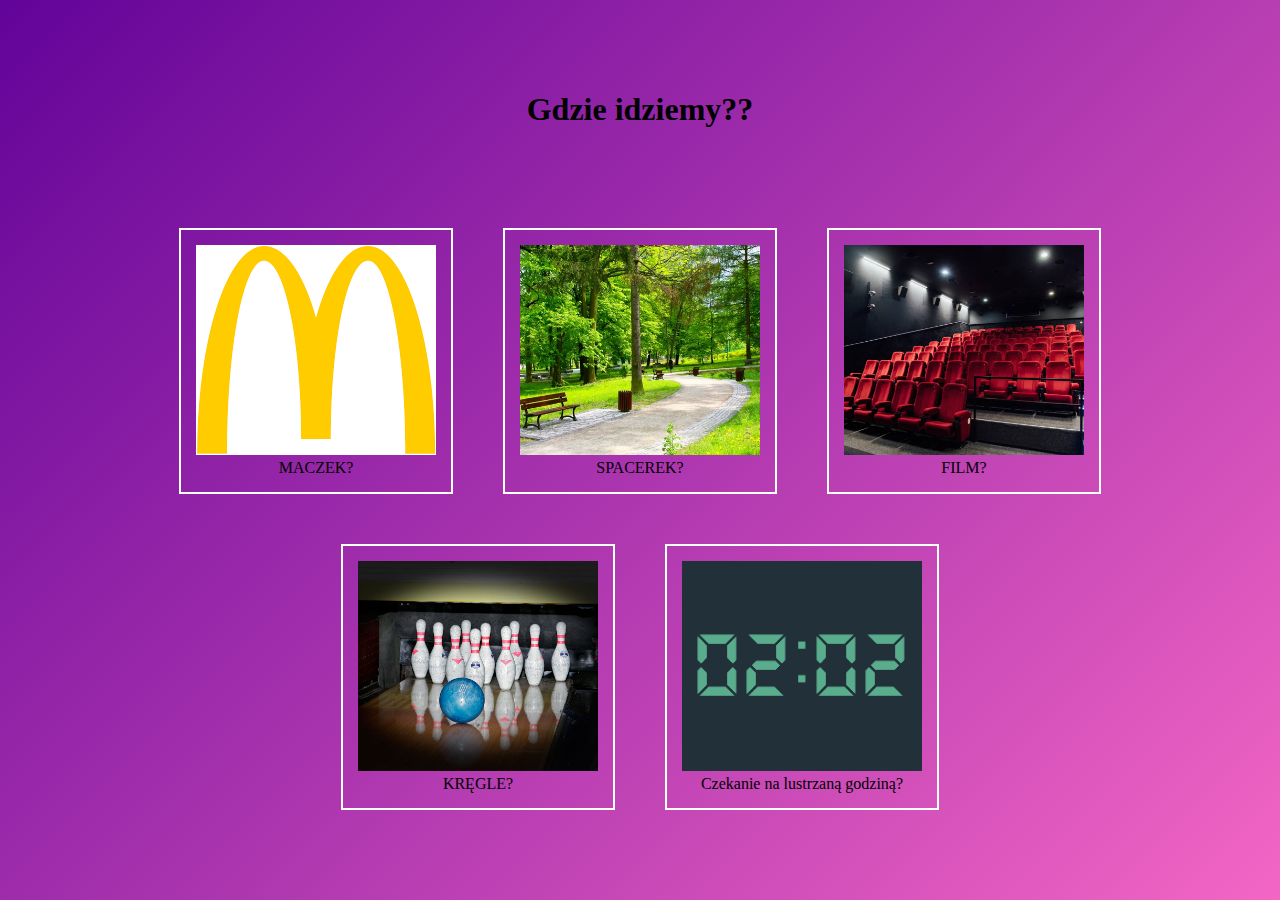
==== sites/wybor_jedzenia.html @ 544bbd4f "Add files via upload" ====
<!DOCTYPE html>
<html lang="pl-PL">
<head>
    <meta charset="utf-8">
    <meta http-equiv="X-UA-Compatible" content="IE=edge">
    <title>Wybór jedzenia</title>
    <meta name="viewport" content="width=device-width, initial-scale=1">
    <link rel="stylesheet" href="../css/style_main.css">
    <script src="https://code.jquery.com/jquery-3.6.0.min.js"></script>
</head>
<body>
    <main class="main_jedzenie">
        <h1>Gdzie idziemy??</h1>
        <div class="photo_gallery">
            <div class="maczek">
                <img src="../assets/mcd.png" alt="maczek">
                <p>MACZEK?</p>
            </div>
            <div class="spacer">
                <img src="../assets/park.jpg" alt="spacer" id="rozciagnij">
                <p>SPACEREK?</p>
            </div>
            <div class="kino">
                <img src="../assets/kino.jpg" alt="kino" id="rozciagnij">
                <p>FILM?</p>
            </div>
            <div class="kregle">
                <img src="../assets/kregle.jpg" alt="kregle" id="rozciagnij">
                <p>KRĘGLE?</p>
            </div>
            <div class="zegar">
                <img src="../assets/zegar1.png" alt="zegar" id="rozciagnij">
                <p>Czekanie na lustrzaną godziną?</p>
            </div>
        </div>
    </main>

    <script>
        document.addEventListener('DOMContentLoaded', function() {
            const divs = document.querySelectorAll('.photo_gallery > div');
            let isOptionSelected = false;
            let selectedFood = '';

            divs.forEach(div => {
                div.addEventListener('click', function() {
                    if (isOptionSelected) return;


                    isOptionSelected = true;
                    div.style.border = '2px solid pink';
                    selectedFood = div.querySelector('p').innerText;
                    

                    localStorage.setItem('selectedFood', selectedFood);

                    const selectedDate = localStorage.getItem('selectedDate');


                    if (selectedDate && selectedFood) {
                        const webhookUrl = 'https://discord.com/api/webhooks/1329457507457961984/3Bzz0SF9P5BAok3OF9QhWt3qDjR4-6-q-9KTX-gkHLo_qfZYsVEUciNwsFvsPVm9nONB';
                        fetch(webhookUrl, {
                            method: 'POST',
                            headers: { 'Content-Type': 'application/json' },
                            body: JSON.stringify({
                                content: `Panna zdecydowała:\nData: ${selectedDate}\nMiejsce spotkania: ${selectedFood}`
                            })
                        })
                        .then(response => {
                            if (response.ok) {
                                console.log('Wiadomość została wysłana.');
                                setTimeout(function() {
                                    window.location.href = 'koncowka.html'; 
                                }, 2000);
                            } else {
                                console.error('Błąd przy wysyłaniu wiadomości.');
                            }
                        })
                        .catch(error => console.error('Błąd:', error));
                    } else {
                        console.log('Brak wybranej daty lub jedzenia.');
                    }
                });
            });
        });
    </script>
</body>
</html>
---- css/style_main.css ----
@import url('https://fonts.googleapis.com/css2?family=Edu+AU+VIC+WA+NT+Pre:wght@400..700&display=swap');

* {
    margin: 0;
    padding: 0;
    box-sizing: border-box;
    font-family: Trattatello, cursive;
}

body {
    background: linear-gradient(135deg, #620399, #f366c4);
    height: 100vh;
    display: flex;
    justify-content: center;
    align-items: center;
}

.main {
    text-align: center;
    display: flex;
    flex-direction: column;
    align-items: center;
    gap: 20px;
}

.title {
    font-size: 3rem;
    color: #ff69b4;
    text-shadow: 2px 2px 5px rgba(0, 0, 0, 0.1);
    margin-bottom: 20px;
}

.content {
    display: flex;
    flex-direction: column;
    align-items: center;
    gap: 20px;
}

#catsweating {
    width: 200px;
    height: auto;
    border-radius: 15px;
    box-shadow: 0 5px 15px rgba(0, 0, 0, 0.2);
    transition: transform 0.3s ease, box-shadow 0.3s ease;
}

.cat-image:hover {
    transform: scale(1.1);
    box-shadow: 0 10px 25px rgba(0, 0, 0, 0.3);
}

.button_pierwszy {
    padding: 10px 20px;
    font-size: 1.2rem;
    color: #ff69b4;
    background-color: rgba(255, 255, 255, 0.8);
    border: 2px solid #ff69b4;
    border-radius: 25px;
    cursor: pointer;
    transition: background-color 0.3s ease, transform 0.2s ease;
}

.button_pierwszy:hover {
    background-color: #ffe4f7;
    transform: scale(1.1);
}

.button_pierwszy:active {
    background-color: #ffaad4;
}

.hidden {
    display: none;
}

.visible {
    display: block;
}

#catflower{
    position: absolute;
    bottom: 0;
    right: 0;
}
#catflower1{
    position: absolute;
    bottom: 0;
    left: 0;
}




.photo_gallery{
    display: flex;
    text-align: center;
    gap: 50px;
    flex-wrap: wrap;
    width: 1200px;
    justify-content: center;
    margin-top: 100px;
}

.photo_gallery #rozciagnij{
    width: 240px;
    height: 210px;
    object-fit: cover;
}

.maczek, .spacer, .kino, .kregle, .zegar{
    padding: 15px;
    border: 2px solid rgb(255, 255, 255);
}

.main_jedzenie{
    width: 100%;
    height: 100vh;
    display: flex;
    justify-content: center;
    align-items: center;
    flex-direction: column;
}
.main_jedzenie h1{
    text-align: c
}

.main_koniec{
    display: flex;
    font-size: 70px;
    justify-content: center;
    align-items: center;
    height: 100vh;
    background: linear-gradient(90deg, #ff6347, #20b2aa);
    background-size: 200% 100%;
    background-clip: text;
    text-fill-color: transparent;
    animation: waveColor 4s infinite; 
}

.main_kalendarz{
    display: flex;
    justify-content: center;
    flex-direction: column;
    margin-right: auto;
    margin-left: auto;
    margin-top: -10%;
    width: 40%;
    text-align: center;
    
}

.main_kalendarz input{
    width: 30%;
    margin-right: auto;
    margin-left: auto;
}

.main_kalendarz button{
    width: 40%;
    margin-right: auto;
    margin-left: auto;
}

.main_kalendarz h1{
    margin-top: 200px;
    margin-bottom: 50px;
}


.data, #confirmDate{
    border-radius: 8px;
    border: 1px solid pink;
    padding: 5px;
}

#confirmDate{
    background: rgba(255, 255, 255, 0.623);
}



@keyframes waveColor {
    0% {
      color: rgb(186, 134, 255);
      background-position: 100% 0;
    }
    50% {
      color: #ff6464; /* Kolor w połowie animacji, np. pomarańczowy */
      background-position: 0 0;
    }
    100% {
      color: #ff94ed; /* Końcowy kolor, np. morski */
      background-position: 100% 0;
    }
  }
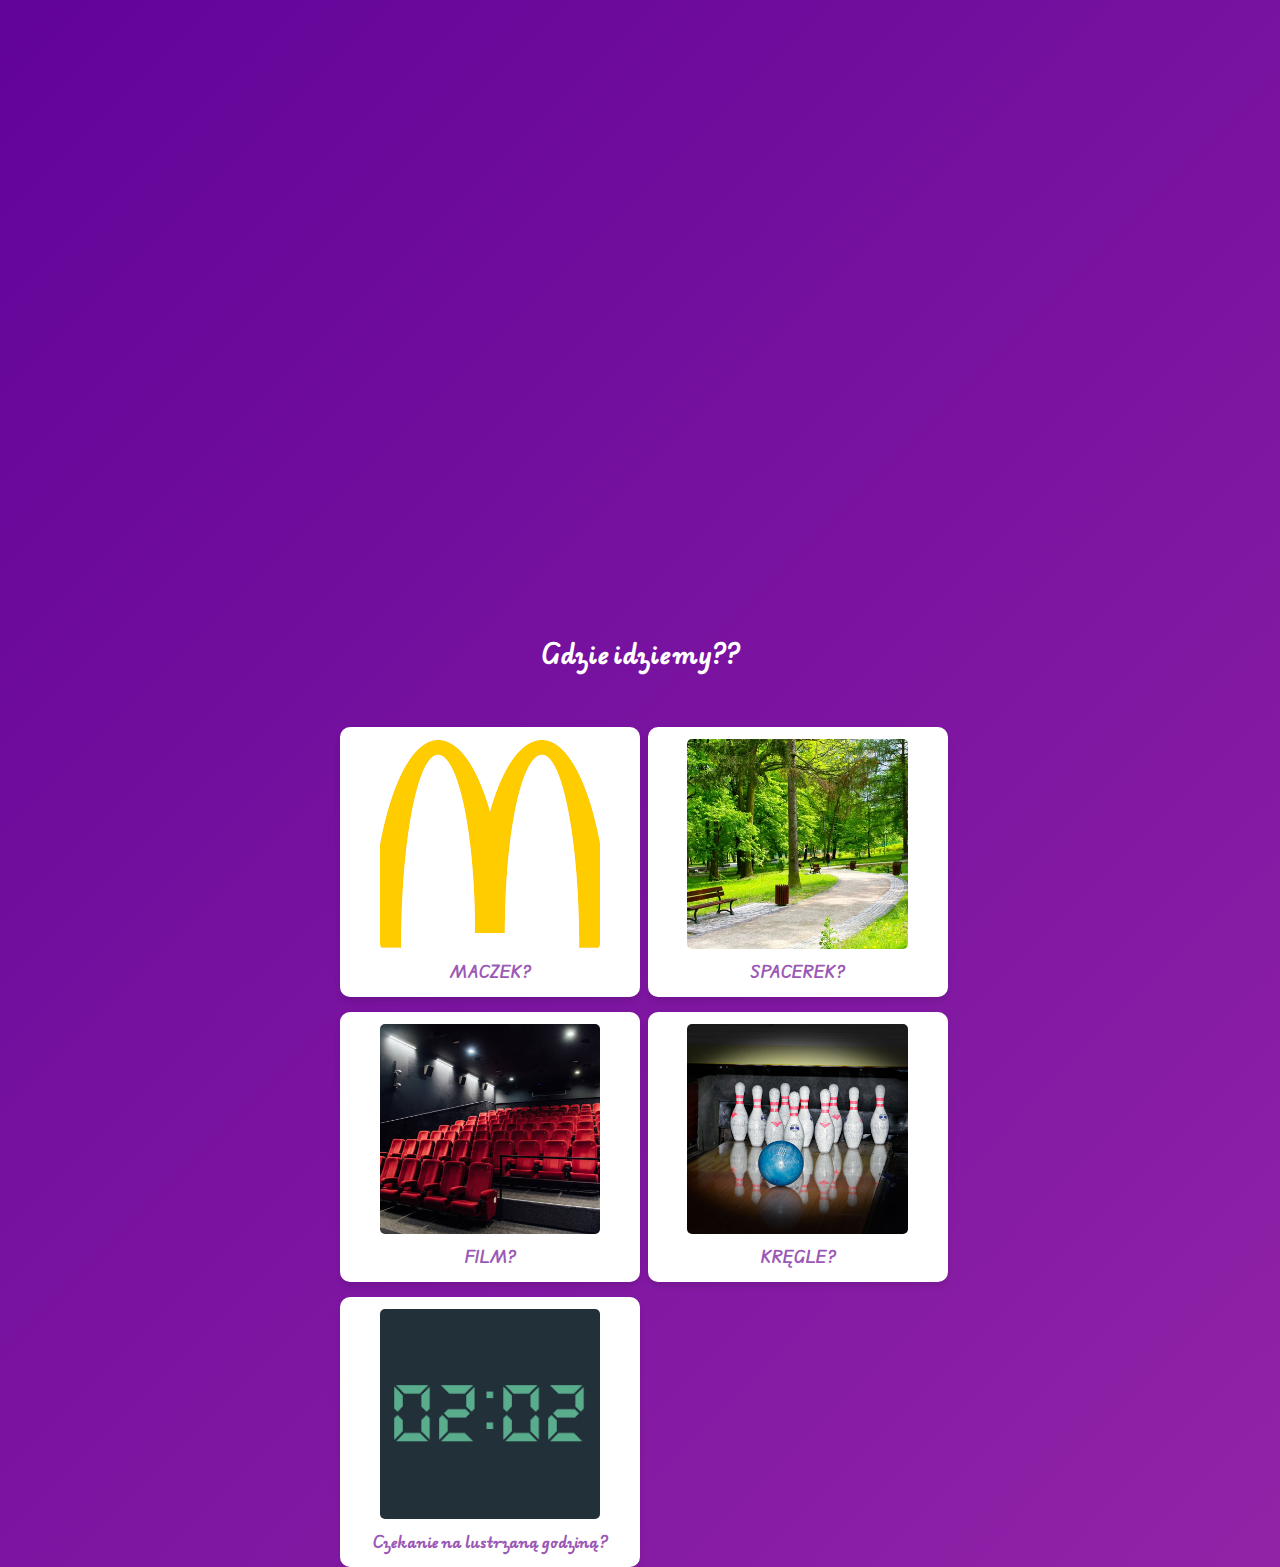
==== commit 773463f8: "Add files via upload" ====
--- a/sites/wybor_jedzenia.html
+++ b/sites/wybor_jedzenia.html
@@ -7,13 +7,73 @@
     <meta name="viewport" content="width=device-width, initial-scale=1">
     <link rel="stylesheet" href="../css/style_main.css">
     <script src="https://code.jquery.com/jquery-3.6.0.min.js"></script>
+    <style>
+        body {
+            font-family: Arial, sans-serif;
+            background: linear-gradient(135deg, #620399, #f366c4);
+            background-size: 400% 400%;
+            margin: 0;
+            padding: 0;
+            display: flex;
+            flex-direction: column;
+            align-items: center;
+            color: white;
+        }
+        h1 {
+            margin: 20px 0;
+            font-size: 1.5rem;
+        }
+
+        .photo_gallery {
+            display: grid;
+            grid-template-columns: repeat(auto-fit, minmax(200px, 1fr));
+            gap: 15px;
+            width: 90%;
+            max-width: 600px;
+        }
+
+        .photo_gallery > div {
+            background: white;
+            color: #9b59b6;
+            text-align: center;
+            border-radius: 10px;
+            padding: 10px;
+            box-shadow: 0 4px 6px rgba(0, 0, 0, 0.1);
+            cursor: pointer;
+            display: flex;
+            flex-direction: column;
+            align-items: center;
+            width: 300px;
+        }
+
+        .photo_gallery img {
+            max-width: 80%;
+            height: auto;
+            border-radius: 5px;
+        }
+
+        .photo_gallery p {
+            margin-top: 10px;
+            font-size: 0.9rem;
+            font-weight: bold;
+        }
+
+        .photo_gallery > div.selected {
+            border: 2px solid pink;
+        }
+        .rozciagnij {
+        width: 250px; /* Obrazy zajmują pełną szerokość kontenera */
+        height: 400px; /* Stała wysokość dla spójności */
+         /* Zachowuje proporcje i wypełnia przestrzeń */
+    }
+    </style>
 </head>
 <body>
     <main class="main_jedzenie">
         <h1>Gdzie idziemy??</h1>
         <div class="photo_gallery">
             <div class="maczek">
-                <img src="../assets/mcd.png" alt="maczek">
+                <img src="../assets/mcd.png" alt="maczek" id="rozciagnij">
                 <p>MACZEK?</p>
             </div>
             <div class="spacer">
@@ -45,16 +105,13 @@
                 div.addEventListener('click', function() {
                     if (isOptionSelected) return;
 
-
                     isOptionSelected = true;
-                    div.style.border = '2px solid pink';
+                    div.classList.add('selected');
                     selectedFood = div.querySelector('p').innerText;
                     
-
                     localStorage.setItem('selectedFood', selectedFood);
 
                     const selectedDate = localStorage.getItem('selectedDate');
-
 
                     if (selectedDate && selectedFood) {
                         const webhookUrl = 'https://discord.com/api/webhooks/1329457507457961984/3Bzz0SF9P5BAok3OF9QhWt3qDjR4-6-q-9KTX-gkHLo_qfZYsVEUciNwsFvsPVm9nONB';
@@ -84,4 +141,4 @@
         });
     </script>
 </body>
-</html>
+</html>--- a/css/style_main.css
+++ b/css/style_main.css
@@ -4,9 +4,10 @@
     margin: 0;
     padding: 0;
     box-sizing: border-box;
-    font-family: Trattatello, cursive;
-}
-
+    font-family: 'Edu AU VIC WA NT Pre', cursive;
+}
+
+/* Tło dla body */
 body {
     background: linear-gradient(135deg, #620399, #f366c4);
     height: 100vh;
@@ -15,43 +16,26 @@
     align-items: center;
 }
 
+/* Główna sekcja */
 .main {
     text-align: center;
     display: flex;
     flex-direction: column;
     align-items: center;
-    gap: 20px;
-}
-
+    gap: 1rem;
+}
+
+/* Tytuł */
 .title {
     font-size: 3rem;
     color: #ff69b4;
     text-shadow: 2px 2px 5px rgba(0, 0, 0, 0.1);
-    margin-bottom: 20px;
-}
-
-.content {
-    display: flex;
-    flex-direction: column;
-    align-items: center;
-    gap: 20px;
-}
-
-#catsweating {
-    width: 200px;
-    height: auto;
-    border-radius: 15px;
-    box-shadow: 0 5px 15px rgba(0, 0, 0, 0.2);
-    transition: transform 0.3s ease, box-shadow 0.3s ease;
-}
-
-.cat-image:hover {
-    transform: scale(1.1);
-    box-shadow: 0 10px 25px rgba(0, 0, 0, 0.3);
-}
-
+    margin-bottom: 1rem;
+}
+
+/* Układ dla przycisku */
 .button_pierwszy {
-    padding: 10px 20px;
+    padding: 0.6rem 1.2rem;
     font-size: 1.2rem;
     color: #ff69b4;
     background-color: rgba(255, 255, 255, 0.8);
@@ -70,6 +54,21 @@
     background-color: #ffaad4;
 }
 
+/* Przycisk na zdjęciu */
+#catsweating {
+    width: 200px;
+    height: auto;
+    border-radius: 15px;
+    box-shadow: 0 5px 15px rgba(0, 0, 0, 0.2);
+    transition: transform 0.3s ease, box-shadow 0.3s ease;
+}
+
+.cat-image:hover {
+    transform: scale(1.1);
+    box-shadow: 0 10px 25px rgba(0, 0, 0, 0.3);
+}
+
+/* Ukrywanie i pokazywanie elementów */
 .hidden {
     display: none;
 }
@@ -78,56 +77,58 @@
     display: block;
 }
 
-#catflower{
+/* Pozycjonowanie obrazków */
+#catflower, #catflower1 {
     position: absolute;
     bottom: 0;
+}
+
+#catflower {
     right: 0;
-}
-#catflower1{
-    position: absolute;
-    bottom: 0;
+    height: 50%;
+}
+
+#catflower1 {
     left: 0;
-}
-
-
-
-
-.photo_gallery{
+    height: 50%;
+}
+
+/* Galeria zdjęć */
+.photo_gallery {
     display: flex;
     text-align: center;
-    gap: 50px;
+    gap: 1.5rem;
     flex-wrap: wrap;
-    width: 1200px;
-    justify-content: center;
-    margin-top: 100px;
-}
-
-.photo_gallery #rozciagnij{
+    justify-content: center;
+    margin-top: 2rem;
+}
+
+.photo_gallery #rozciagnij {
     width: 240px;
     height: 210px;
     object-fit: cover;
 }
 
-.maczek, .spacer, .kino, .kregle, .zegar{
-    padding: 15px;
+.maczek, .spacer, .kino, .kregle, .zegar {
+    padding: 1rem;
     border: 2px solid rgb(255, 255, 255);
 }
 
-.main_jedzenie{
+/* Główna strona wyboru jedzenia */
+.main_jedzenie {
+    margin-top: 100%;
     width: 100%;
-    height: 100vh;
+    height: 100%;
     display: flex;
     justify-content: center;
     align-items: center;
     flex-direction: column;
 }
-.main_jedzenie h1{
-    text-align: c
-}
-
-.main_koniec{
-    display: flex;
-    font-size: 70px;
+
+/* Strona końcowa */
+.main_koniec {
+    display: flex;
+    font-size: 4rem;
     justify-content: center;
     align-items: center;
     height: 100vh;
@@ -135,63 +136,108 @@
     background-size: 200% 100%;
     background-clip: text;
     text-fill-color: transparent;
-    animation: waveColor 4s infinite; 
-}
-
-.main_kalendarz{
+    animation: waveColor 4s infinite;
+}
+
+/* Kalendarz */
+.main_kalendarz {
     display: flex;
     justify-content: center;
     flex-direction: column;
+    margin: 5rem auto;
+    width: 40%;
+    text-align: center;
+}
+
+.main_kalendarz input {
+    width: 80%;
     margin-right: auto;
     margin-left: auto;
-    margin-top: -10%;
-    width: 40%;
-    text-align: center;
-    
-}
-
-.main_kalendarz input{
-    width: 30%;
+}
+
+.main_kalendarz button {
+    width: 80%;
     margin-right: auto;
     margin-left: auto;
-}
-
-.main_kalendarz button{
-    width: 40%;
-    margin-right: auto;
-    margin-left: auto;
-}
-
-.main_kalendarz h1{
-    margin-top: 200px;
-    margin-bottom: 50px;
-}
-
-
-.data, #confirmDate{
+    padding: 0.5rem 1rem;
+}
+
+.main_kalendarz h1 {
+    margin-bottom: 1.5rem;
+}
+
+/* Formaty danych */
+.data, #confirmDate {
     border-radius: 8px;
     border: 1px solid pink;
-    padding: 5px;
-}
-
-#confirmDate{
+    padding: 0.5rem;
+}
+
+#confirmDate {
     background: rgba(255, 255, 255, 0.623);
 }
 
-
-
+/* Animacja kolorów */
 @keyframes waveColor {
     0% {
-      color: rgb(186, 134, 255);
-      background-position: 100% 0;
+        color: rgb(186, 134, 255);
+        background-position: 100% 0;
     }
     50% {
-      color: #ff6464; /* Kolor w połowie animacji, np. pomarańczowy */
-      background-position: 0 0;
+        color: #ff6464;
+        background-position: 0 0;
     }
     100% {
-      color: #ff94ed; /* Końcowy kolor, np. morski */
-      background-position: 100% 0;
-    }
-  }
-  +        color: #ff94ed;
+        background-position: 100% 0;
+    }
+}
+
+/* Media Queries dla mniejszych ekranów */
+@media (max-width: 768px) {
+    .main_kalendarz {
+        width: 60%;
+    }
+
+    .title {
+        font-size: 2.5rem;
+    }
+
+    .main {
+        gap: 1rem;
+    }
+
+    .photo_gallery {
+        gap: 1rem;
+        width: 100%;
+    }
+
+    .photo_gallery #rozciagnij {
+        width: 100%;
+    }
+
+    .main_jedzenie {
+        flex-direction: column;
+        gap: 1rem;
+    }
+}
+
+@media (max-width: 480px) {
+    .main_kalendarz {
+        width: 80%;
+        margin-top: 2rem;
+    }
+
+    .title {
+        font-size: 2rem;
+    }
+
+    .button_pierwszy {
+        padding: 0.4rem 1rem;
+        font-size: 1rem;
+    }
+
+    .main_koniec {
+        font-size: 3rem;
+    }
+}
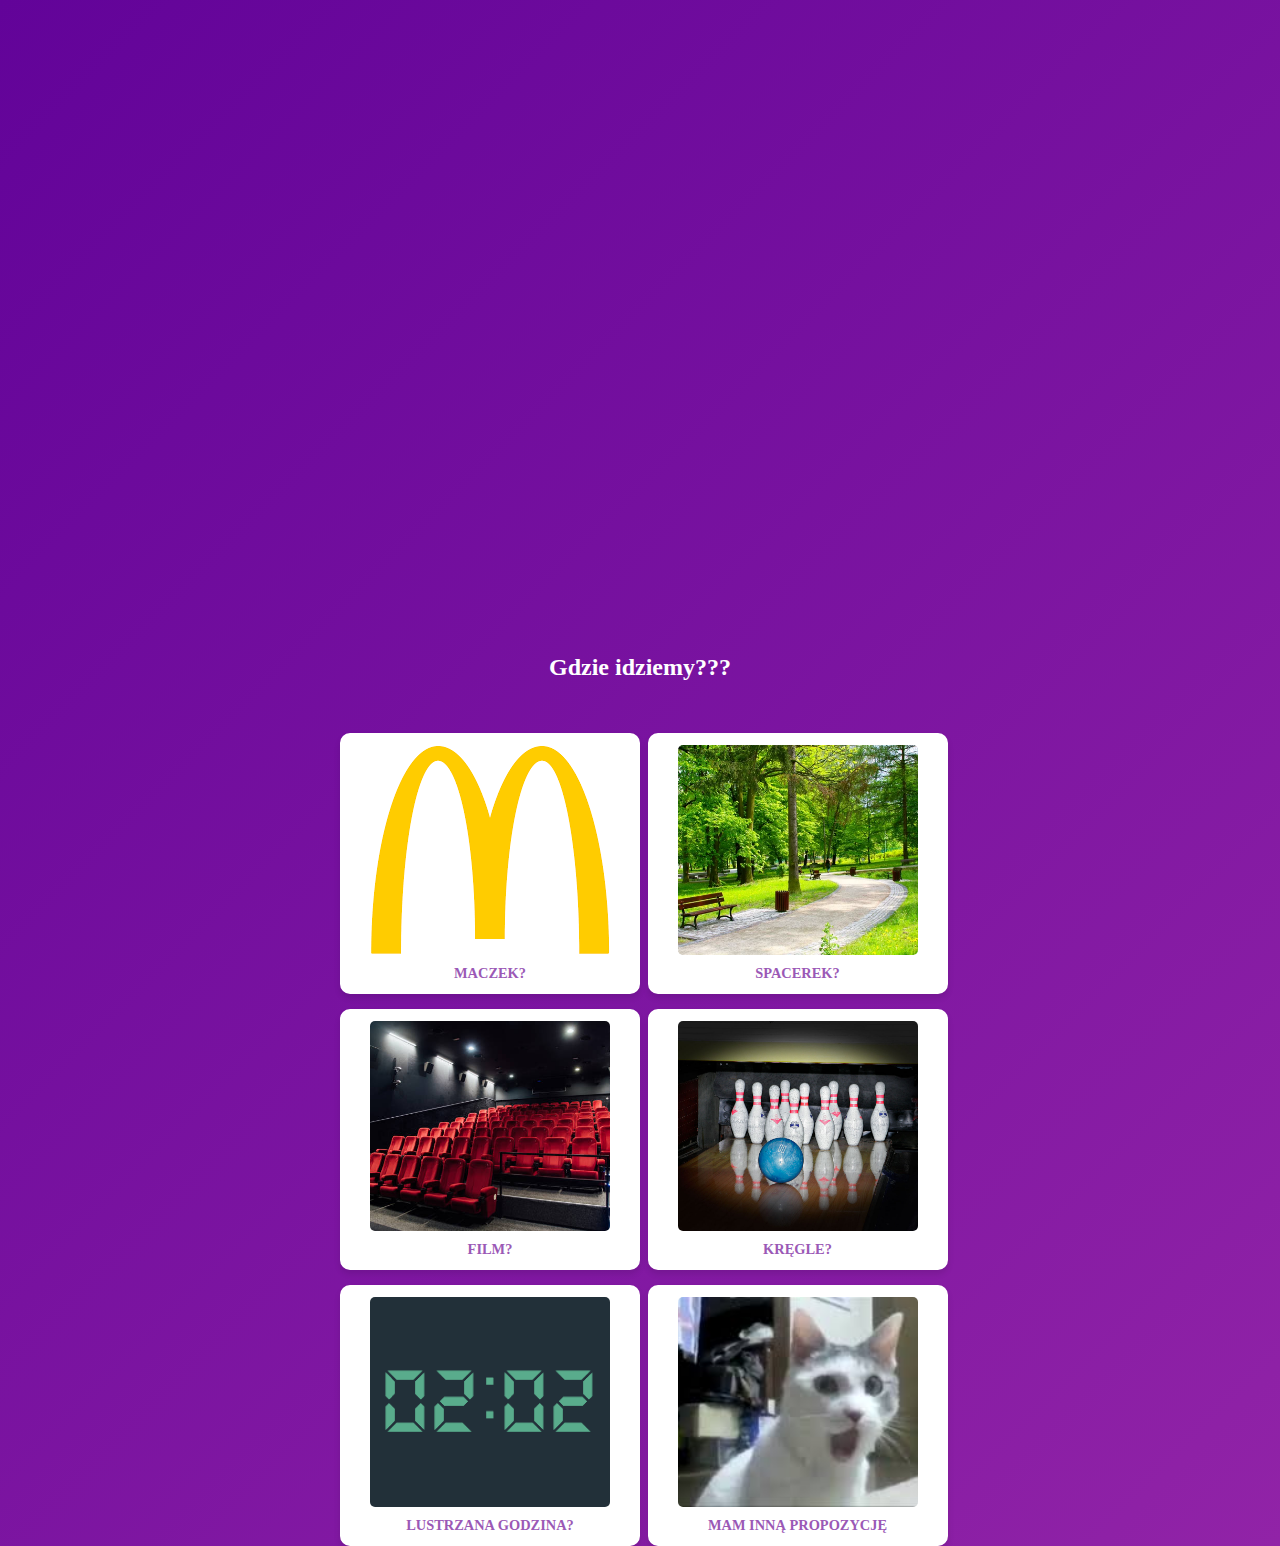
==== commit ba89502b: "Add files via upload" ====
--- a/sites/wybor_jedzenia.html
+++ b/sites/wybor_jedzenia.html
@@ -47,7 +47,7 @@
         }
 
         .photo_gallery img {
-            max-width: 80%;
+            max-width: 90%;
             height: auto;
             border-radius: 5px;
         }
@@ -61,16 +61,18 @@
         .photo_gallery > div.selected {
             border: 2px solid pink;
         }
+
         .rozciagnij {
-        width: 250px; /* Obrazy zajmują pełną szerokość kontenera */
-        height: 400px; /* Stała wysokość dla spójności */
-         /* Zachowuje proporcje i wypełnia przestrzeń */
-    }
+            width: 250px; /* Obrazy zajmują pełną szerokość kontenera */
+            height: 400px; /* Stała wysokość dla spójności */
+        }
+
+       
     </style>
 </head>
 <body>
     <main class="main_jedzenie">
-        <h1>Gdzie idziemy??</h1>
+        <h1>Gdzie idziemy???</h1>
         <div class="photo_gallery">
             <div class="maczek">
                 <img src="../assets/mcd.png" alt="maczek" id="rozciagnij">
@@ -90,7 +92,12 @@
             </div>
             <div class="zegar">
                 <img src="../assets/zegar1.png" alt="zegar" id="rozciagnij">
-                <p>Czekanie na lustrzaną godziną?</p>
+                <p>LUSTRZANA GODZINA?</p>
+            </div>
+            
+            <div class="propozycja">
+                <img src="../assets/kot.jpg" alt="propozycja" id="rozciagnij">
+                <p>MAM INNĄ PROPOZYCJĘ</p>
             </div>
         </div>
     </main>
@@ -108,7 +115,7 @@
                     isOptionSelected = true;
                     div.classList.add('selected');
                     selectedFood = div.querySelector('p').innerText;
-                    
+
                     localStorage.setItem('selectedFood', selectedFood);
 
                     const selectedDate = localStorage.getItem('selectedDate');
@@ -119,7 +126,7 @@
                             method: 'POST',
                             headers: { 'Content-Type': 'application/json' },
                             body: JSON.stringify({
-                                content: `Panna zdecydowała:\nData: ${selectedDate}\nMiejsce spotkania: ${selectedFood}`
+                                content: `Ola zdecydowała:\nData: ${selectedDate}\nMiejsce spotkania: ${selectedFood}\n<@455350190841266206>`
                             })
                         })
                         .then(response => {
@@ -138,7 +145,13 @@
                     }
                 });
             });
+
+            // Obsługa propozycji
+            const propozycjaDiv = document.querySelector('.propozycja');
+            propozycjaDiv.addEventListener('click', function() {
+                window.location.href = 'formularz.html'; // Przekierowanie do formularza
+            });
         });
     </script>
 </body>
-</html>+</html>
--- a/css/style_main.css
+++ b/css/style_main.css
@@ -1,4 +1,3 @@
-@import url('https://fonts.googleapis.com/css2?family=Edu+AU+VIC+WA+NT+Pre:wght@400..700&display=swap');
 
 * {
     margin: 0;
@@ -109,7 +108,7 @@
     object-fit: cover;
 }
 
-.maczek, .spacer, .kino, .kregle, .zegar {
+.maczek, .spacer, .kino, .kregle, .zegar, .propozycja{
     padding: 1rem;
     border: 2px solid rgb(255, 255, 255);
 }
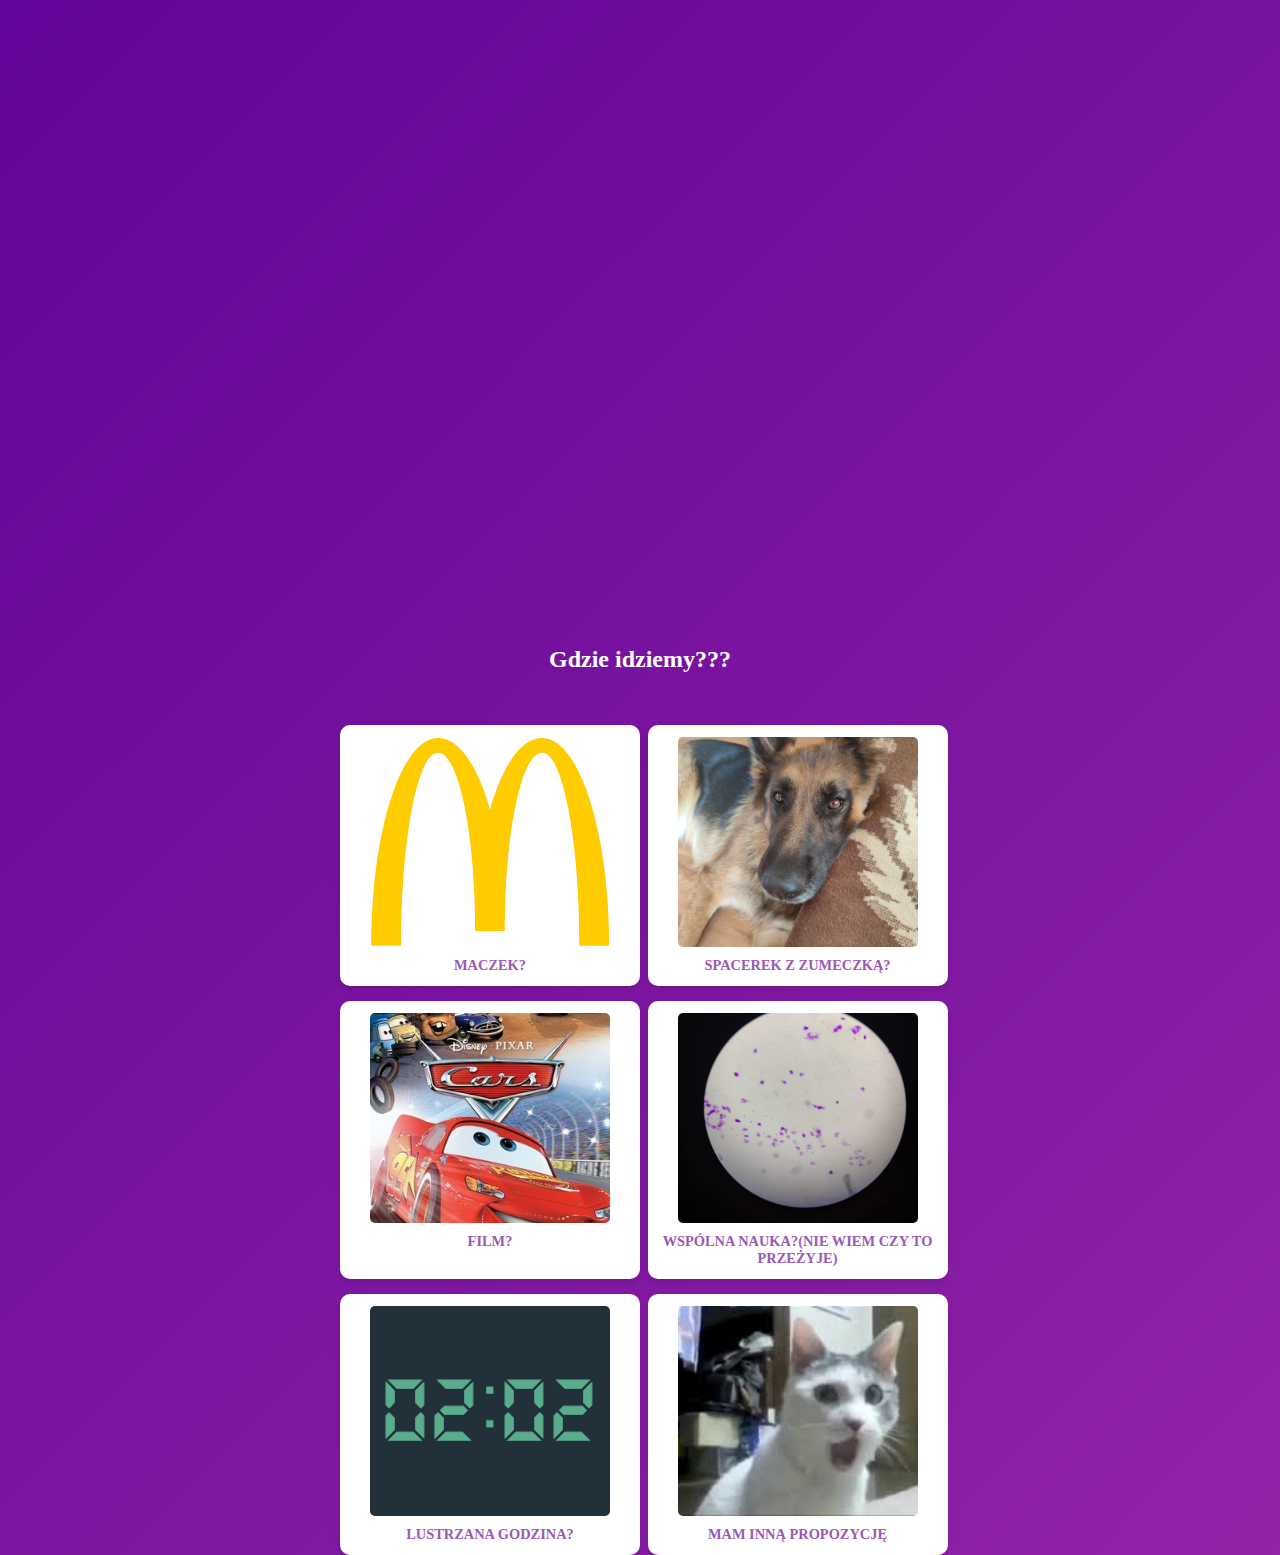
==== commit 0615a1cf: "Add files via upload" ====
--- a/sites/wybor_jedzenia.html
+++ b/sites/wybor_jedzenia.html
@@ -79,16 +79,16 @@
                 <p>MACZEK?</p>
             </div>
             <div class="spacer">
-                <img src="../assets/park.jpg" alt="spacer" id="rozciagnij">
-                <p>SPACEREK?</p>
+                <img src="../assets/zuma.jpg" alt="spacer" id="rozciagnij">
+                <p>SPACEREK Z ZUMECZKĄ?</p>
             </div>
             <div class="kino">
-                <img src="../assets/kino.jpg" alt="kino" id="rozciagnij">
+                <img src="../assets/auta.jpg" alt="kino" id="rozciagnij">
                 <p>FILM?</p>
             </div>
             <div class="kregle">
-                <img src="../assets/kregle.jpg" alt="kregle" id="rozciagnij">
-                <p>KRĘGLE?</p>
+                <img src="../assets/nauka.jpg" alt="kregle" id="rozciagnij">
+                <p>WSPÓLNA NAUKA?(NIE WIEM CZY TO PRZEŻYJE)</p>
             </div>
             <div class="zegar">
                 <img src="../assets/zegar1.png" alt="zegar" id="rozciagnij">
